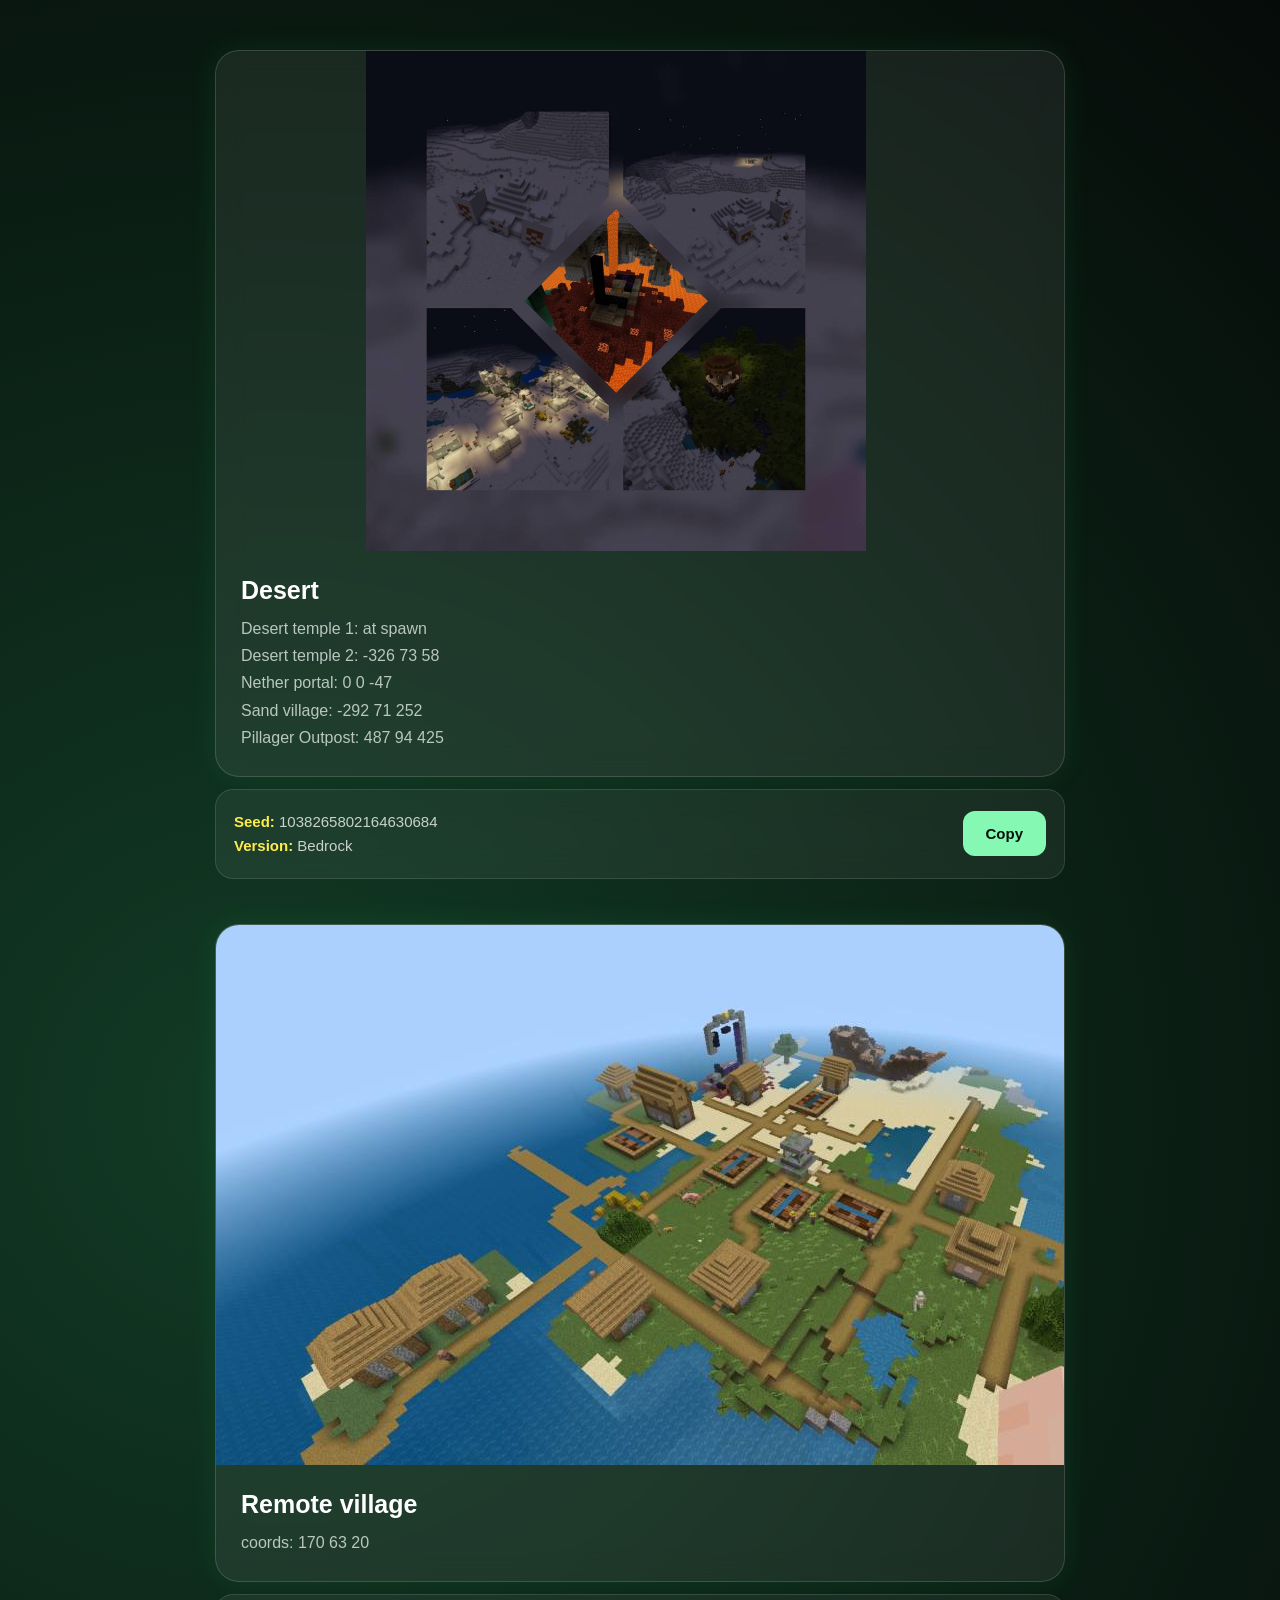
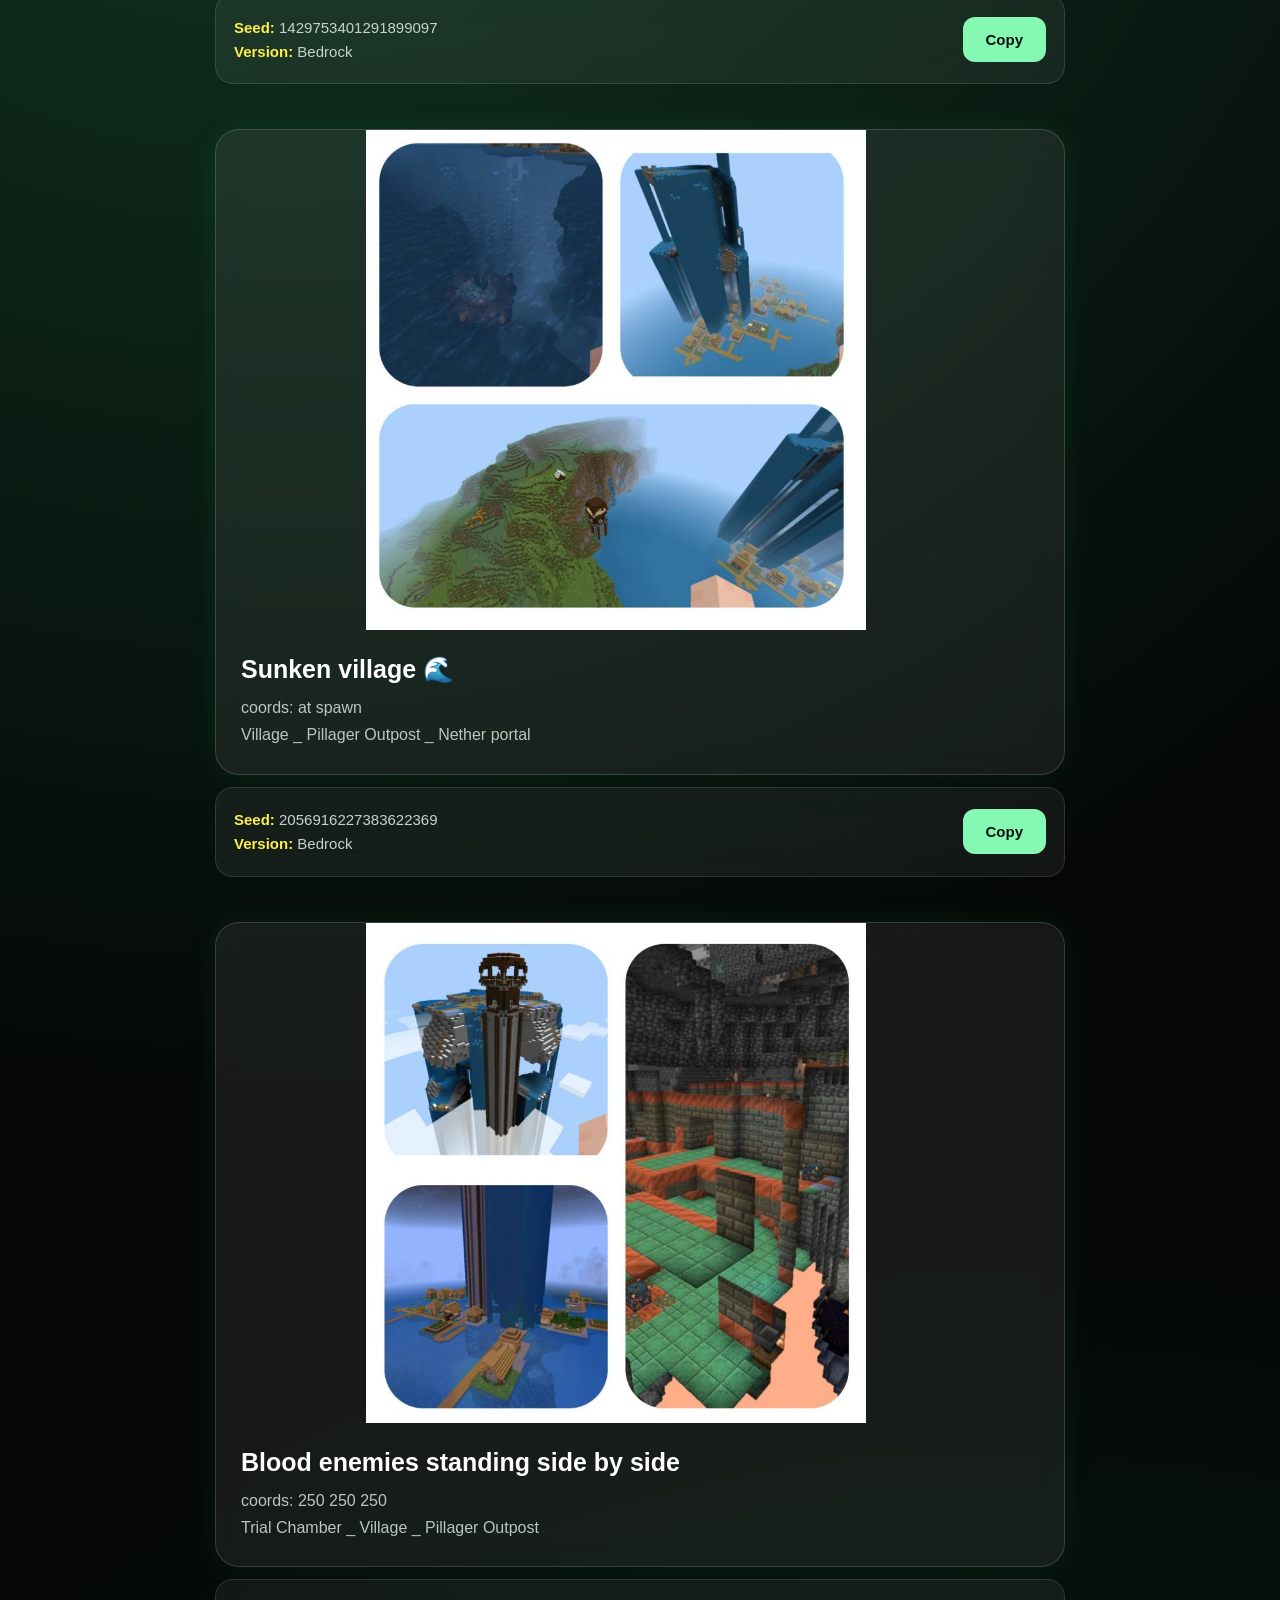
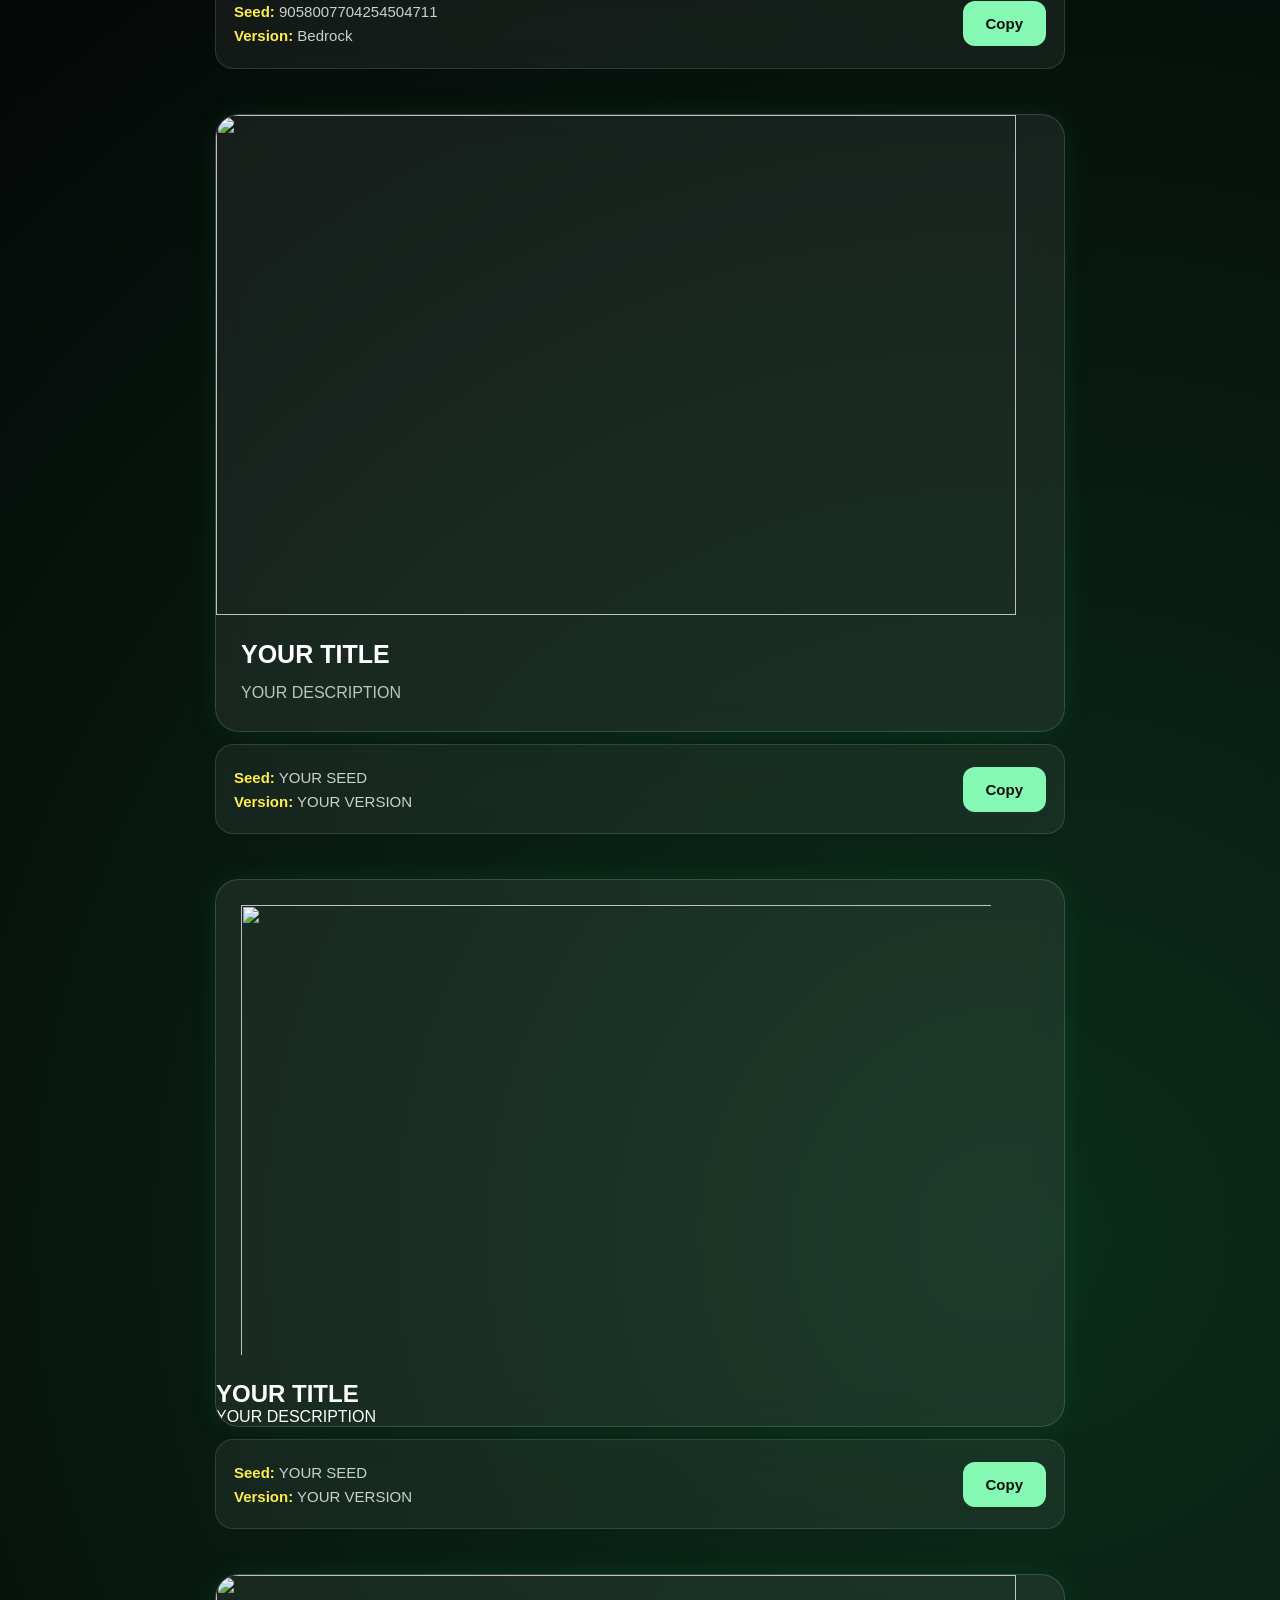
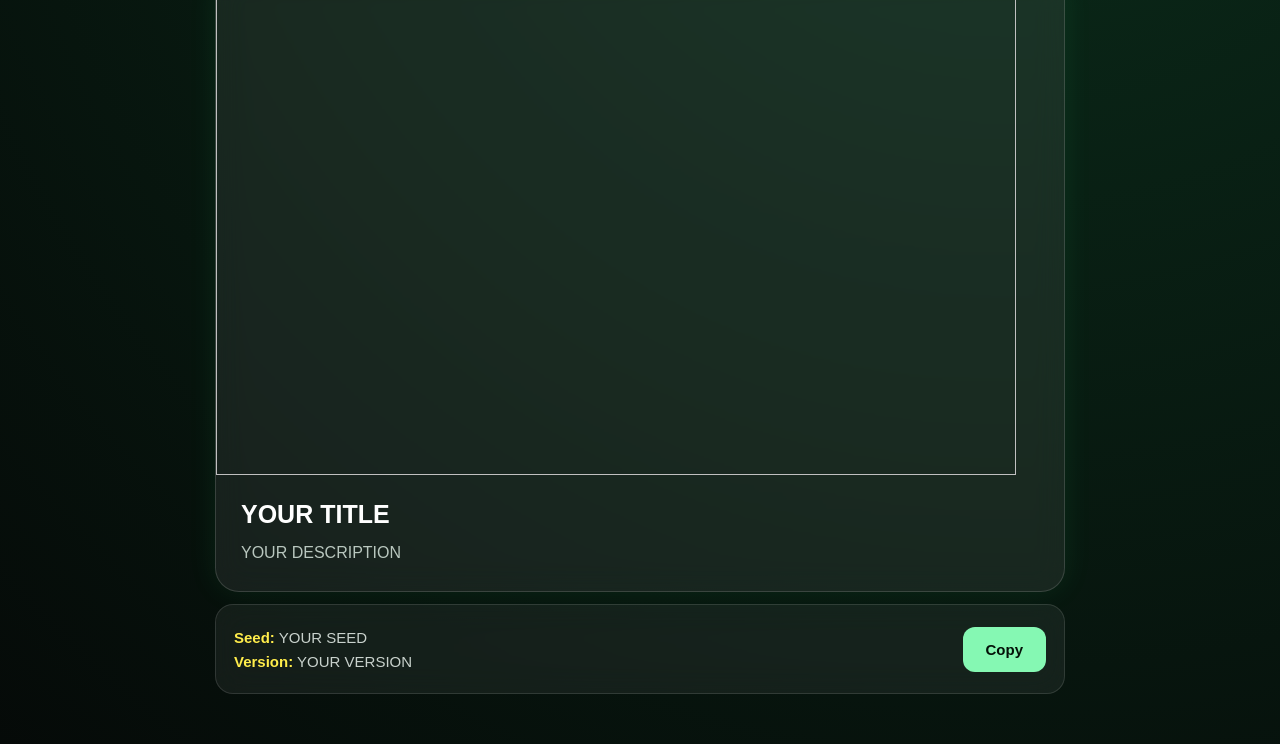
==== index.html @ 79de3efa "Add files via upload" ====
<!doctype html>
<html lang="en">
  <head>
    <meta charset="UTF-8" />
    <meta name="viewport" content="width=device-width, initial-scale=1.0" />

    <title>Minecraft Seeds</title>

    <link rel="stylesheet" href="style.css" />
  </head>

  <body>
    <main class="seeds-container">
      <!-- ==================== SEED 1 ==================== -->

      <section class="seed-item">
        <div class="seed-card">
          <!-- IMAGE -->
          <img
            src="images/Desert.jpg"
            alt="Desert temple"
             style="width: 800px; height: 500px;"
          />

          <!-- DESCRIPTION -->
          <div class="seed-description">
            <h2>Desert</h2>

            <p>
              Desert temple 1: at spawn<br />
              Desert temple 2: -326 73 58<br />
              Nether portal: 0 0 -47<br />
              Sand village: -292 71 252<br />
              Pillager Outpost: 487 94 425
            </p>
          </div>
        </div>

        <div class="seed-info">
          <div class="seed-details">
            <p>
              <span>Seed:</span>
              1038265802164630684
            </p>

            <p>
              <span>Version:</span>
              Bedrock
            </p>
          </div>

          <button class="copy-btn" data-seed="1038265802164630684">Copy</button>
        </div>
      </section>

      <!-- ==================== SEED 2 ==================== -->

      <section class="seed-item">
        <div class="seed-card">
          <img src="images/village.jpg" alt="Village" />

          <div class="seed-description">
            <h2>Remote village</h2>

            <p>coords: 170 63 20</p>
          </div>
        </div>

        <div class="seed-info">
          <div class="seed-details">
            <p>
              <span>Seed:</span>
              1429753401291899097
            </p>

            <p>
              <span>Version:</span>
              Bedrock
            </p>
          </div>

          <button class="copy-btn" data-seed="1429753401291899097">Copy</button>
        </div>
      </section>

      <!-- ==================== SEED 3 ==================== -->

      <section class="seed-item">
        <div class="seed-card">
          <img
            src="images/village-water.jpg"
            alt="Village"
             style="width: 800px; height: 500px;"
          />

          <div class="seed-description">
            <h2>Sunken village 🌊</h2>

            <p>
              coords: at spawn<br />
              Village _ Pillager Outpost _ Nether portal
            </p>
          </div>
        </div>

        <div class="seed-info">
          <div class="seed-details">
            <p>
              <span>Seed:</span>
              2056916227383622369
            </p>

            <p>
              <span>Version:</span>
              Bedrock
            </p>
          </div>

          <button class="copy-btn" data-seed="2056916227383622369">Copy</button>
        </div>
      </section>

      <!-- ==================== SEED 4 ==================== -->

      <section class="seed-item">
        <div class="seed-card">
          <img
            src="images/pillage.jpg"
            alt="tall tower"
             style="width: 800px; height: 500px;"
          />

          <div class="seed-description">
            <h2>Blood enemies standing side by side</h2>

            <p>
              coords: 250 250 250<br />
              Trial Chamber _ Village _ Pillager Outpost
            </p>
          </div>
        </div>

        <div class="seed-info">
          <div class="seed-details">
            <p>
              <span>Seed:</span>
              9058007704254504711
            </p>

            <p>
              <span>Version:</span>
              Bedrock
            </p>
          </div>

          <button class="copy-btn" data-seed="9058007704254504711">Copy</button>
        </div>
      </section>

      <!-- ==================== SEED 5 ==================== -->

      <section class="seed-item">
        <div class="seed-card">
          <img src="" alt=""  style="width: 800px; height: 500px;" />

          <div class="seed-description">
            <h2>YOUR TITLE</h2>

            <p>YOUR DESCRIPTION</p>
          </div>
        </div>

        <div class="seed-info">
          <div class="seed-details">
            <p>
              <span>Seed:</span>
              YOUR SEED
            </p>

            <p>
              <span>Version:</span>
              YOUR VERSION
            </p>
          </div>

          <button class="copy-btn" data-seed="YOUR SEED">Copy</button>
        </div>
      </section>

      <!-- ==================== SEED 6 ==================== -->

      <section class="seed-item">
        <div class="seed-card">
          <img src="" alt=""  style="width: 800px; height: 500px;"
          <div class="seed-description">
            <h2>YOUR TITLE</h2>

            <p>YOUR DESCRIPTION</p>
          </div>
        </div>

        <div class="seed-info">
          <div class="seed-details">
            <p>
              <span>Seed:</span>
              YOUR SEED
            </p>

            <p>
              <span>Version:</span>
              YOUR VERSION
            </p>
          </div>

          <button class="copy-btn" data-seed="YOUR SEED">Copy</button>
        </div>
      </section>

      <!-- ==================== SEED 7 ==================== -->

      <section class="seed-item">
        <div class="seed-card">
          <img src="" alt=""  style="width: 800px; height: 500px;" />

          <div class="seed-description">
            <h2>YOUR TITLE</h2>

            <p>YOUR DESCRIPTION</p>
          </div>
        </div>

        <div class="seed-info">
          <div class="seed-details">
            <p>
              <span>Seed:</span>
              YOUR SEED
            </p>

            <p>
              <span>Version:</span>
              YOUR VERSION
            </p>
          </div>

          <button class="copy-btn" data-seed="YOUR SEED">Copy</button>
        </div>
      </section>
    </main>

    <!-- Copy Message -->

    <div class="copy-message">Seed copied!</div>

    <script src="script.js"></script>
  </body>
</html>
---- style.css ----
* {
  margin: 0;
  padding: 0;
  box-sizing: border-box;
}

/* Body */

body {
  min-height: 100vh;

  font-family: Arial, sans-serif;

  background:
    radial-gradient(circle at 20% 20%, #123b25 0%, transparent 35%),
    radial-gradient(circle at 80% 80%, #0b2d1b 0%, transparent 35%), #050807;

  color: white;

  padding: 50px 20px;
}

/* Main container */

.seeds-container {
  width: 100%;
  max-width: 850px;

  margin: auto;

  display: flex;
  flex-direction: column;

  gap: 45px;
}

/* Each seed */

.seed-item {
  width: 100%;
}

/* Glass card */

.seed-card {
  width: 100%;

  overflow: hidden;

  background: rgba(255, 255, 255, 0.07);

  border: 1px solid rgba(255, 255, 255, 0.15);

  border-radius: 24px;

  backdrop-filter: blur(15px);
  -webkit-backdrop-filter: blur(15px);

  box-shadow: 0 0 30px rgba(55, 255, 130, 0.08);

  transition: 0.3s ease;
}

.seed-card:hover {
  transform: translateY(-5px);

  box-shadow: 0 0 40px rgba(55, 255, 130, 0.18);
}

/* Image */
/*
  Image size is controlled
  inside HTML for each image.
*/

.seed-card img {
  object-fit: contain;

  display: block;
}

/* Description */

.seed-description {
  padding: 25px;
}

.seed-description h2 {
  font-size: 25px;

  margin-bottom: 10px;

  color: #ffffff;
}

.seed-description p {
  color: #b9c7bf;

  font-size: 16px;

  line-height: 1.7;
}

/* Seed information */

.seed-info {
  margin-top: 12px;

  width: 100%;

  min-height: 90px;

  display: flex;

  align-items: center;

  justify-content: space-between;

  gap: 15px;

  padding: 15px 18px;

  background: rgba(255, 255, 255, 0.06);

  border: 1px solid rgba(255, 255, 255, 0.12);

  border-radius: 18px;

  backdrop-filter: blur(15px);
  -webkit-backdrop-filter: blur(15px);
}

/* Seed + Version */

.seed-details {
  display: flex;

  flex-direction: column;

  gap: 7px;
}

.seed-details p {
  color: #c9d2cd;

  font-size: 15px;
}

.seed-details span {
  color: #ffed4b;

  font-weight: bold;
}

/* Copy button */

.copy-btn {
  border: none;

  outline: none;

  padding: 14px 23px;

  border-radius: 12px;

  background: #85f8b3;

  color: #041108;

  font-size: 15px;

  font-weight: bold;

  cursor: pointer;

  transition: 0.25s ease;
}

.copy-btn:hover {
  background: #63f79b;

  transform: scale(1.05);
}

.copy-btn:active {
  transform: scale(0.95);
}

/* Copy message */

.copy-message {
  position: fixed;

  bottom: 25px;

  left: 50%;

  transform: translateX(-50%) translateY(20px);

  padding: 12px 20px;

  background: rgba(20, 30, 24, 0.9);

  border: 1px solid rgba(100, 255, 150, 0.3);

  border-radius: 12px;

  color: #5aeeff;

  opacity: 0;

  pointer-events: none;

  transition: 0.3s ease;

  backdrop-filter: blur(10px);
}

.copy-message.show {
  opacity: 1;

  transform: translateX(-50%) translateY(0);
}

/* Mobile */

@media (max-width: 600px) {
  body {
    padding: 25px 12px;
  }

  .seeds-container {
    gap: 30px;
  }

  .seed-card {
    border-radius: 18px;
  }

  .seed-card img {
    width: 100%;

    object-fit: contain;

    display: block;
  }

  .seed-description {
    padding: 20px;
  }

  .seed-description h2 {
    font-size: 21px;
  }

  .seed-description p {
    font-size: 14px;
  }

  .seed-info {
    min-height: 80px;

    padding: 12px;

    border-radius: 15px;
  }

  .seed-details p {
    font-size: 13px;
  }

  .copy-btn {
    padding: 12px 16px;

    font-size: 13px;
  }
}
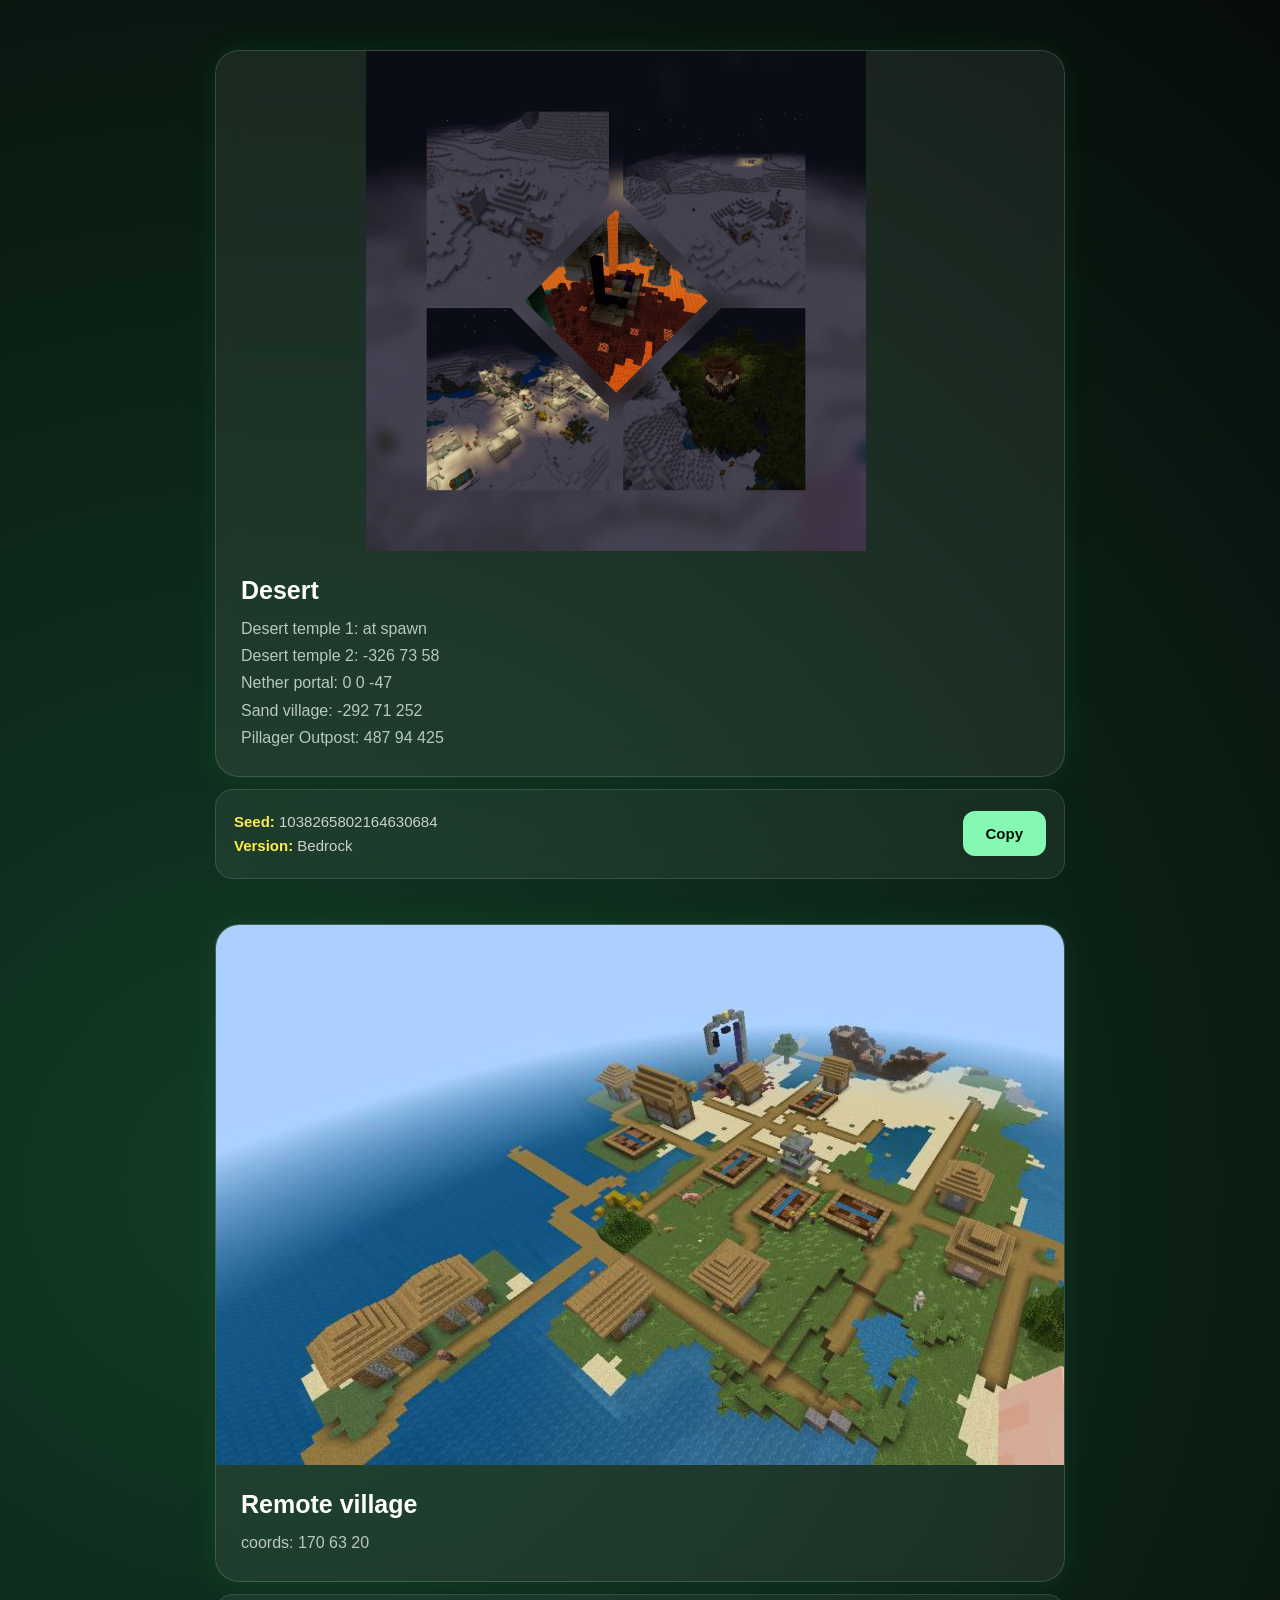
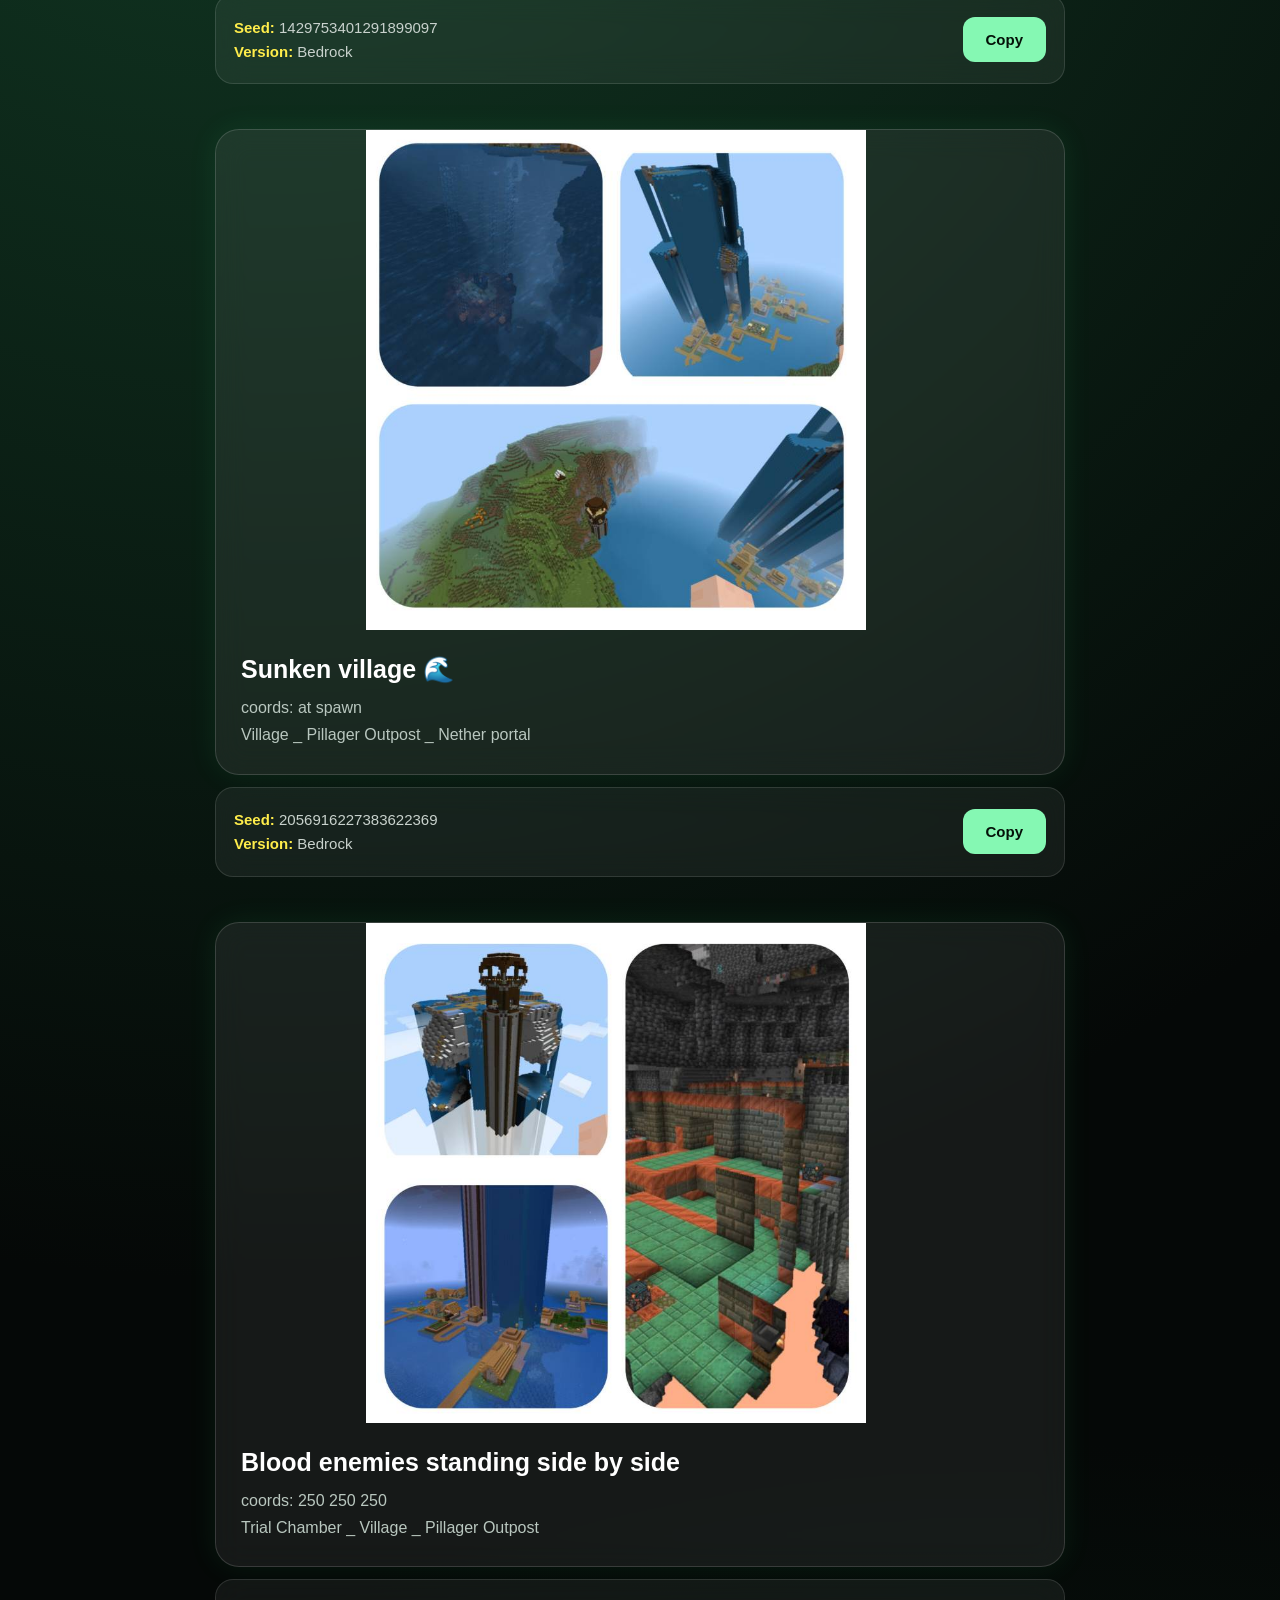
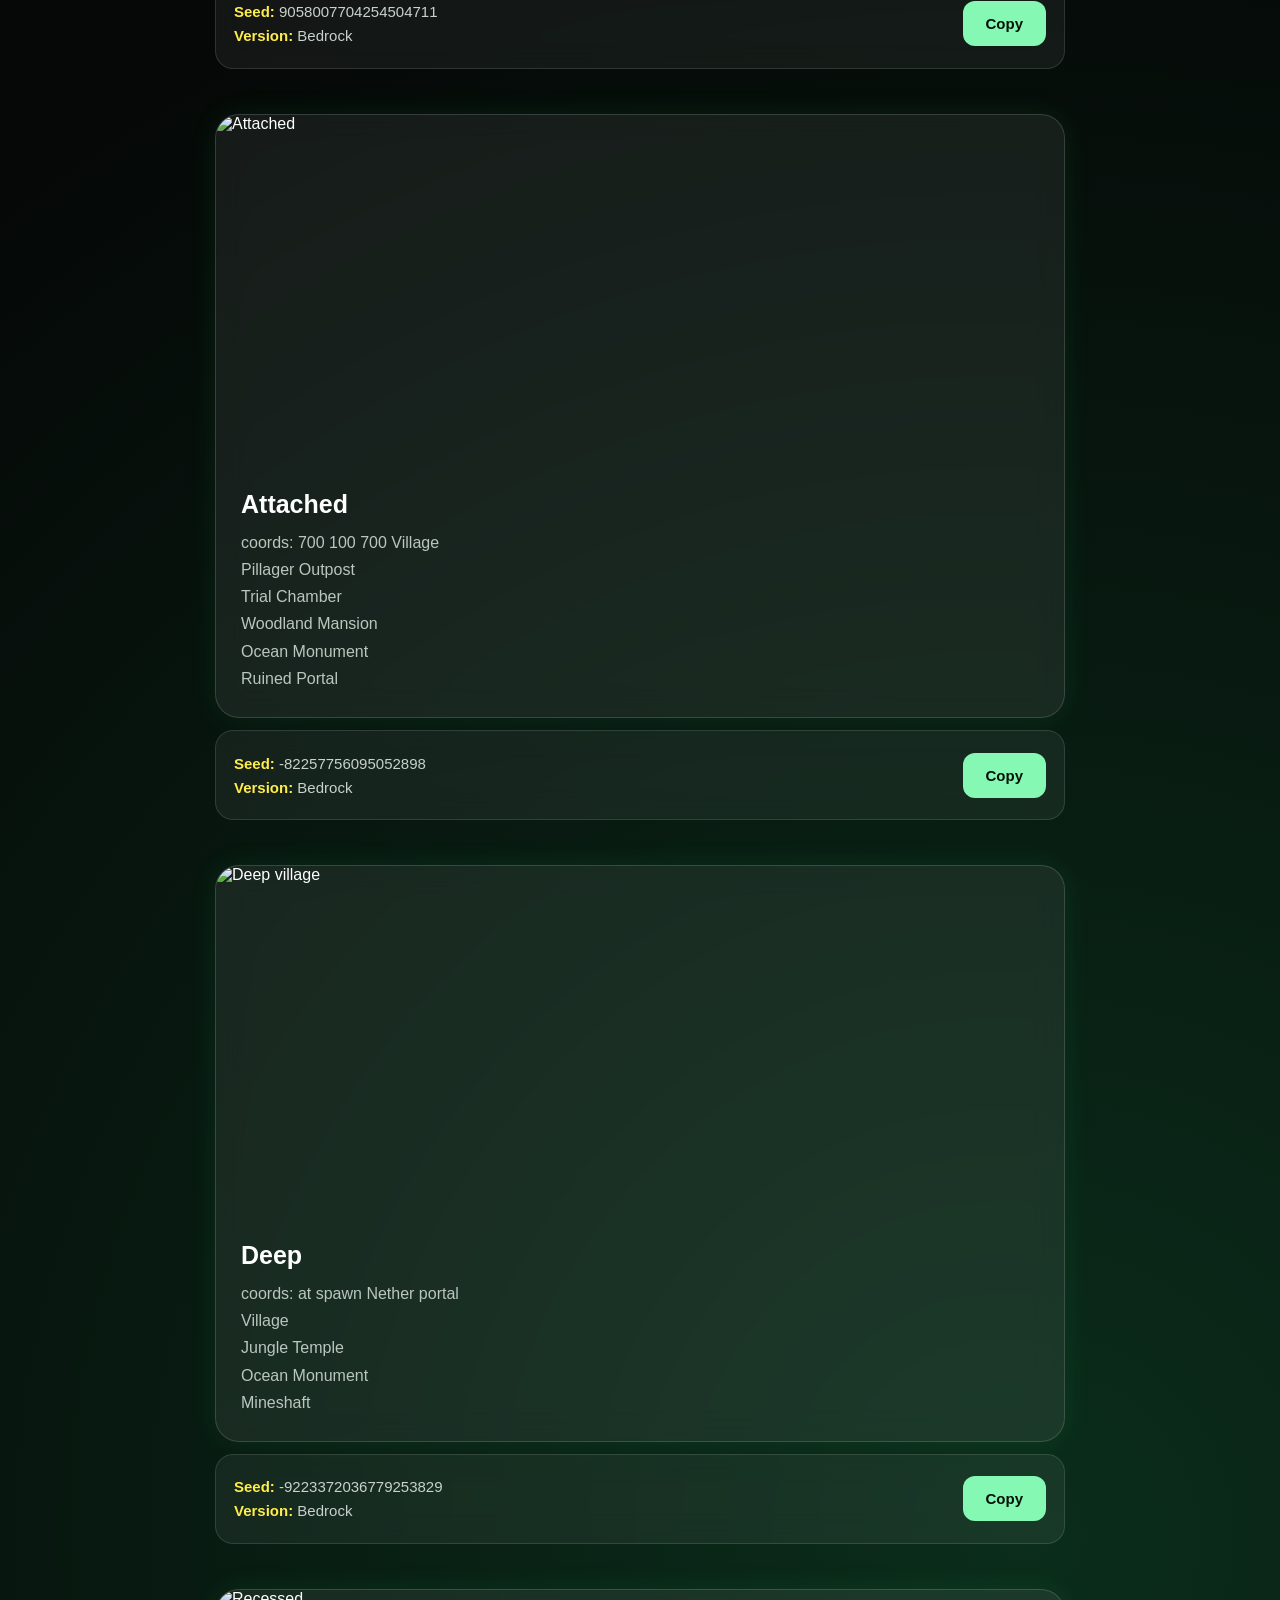
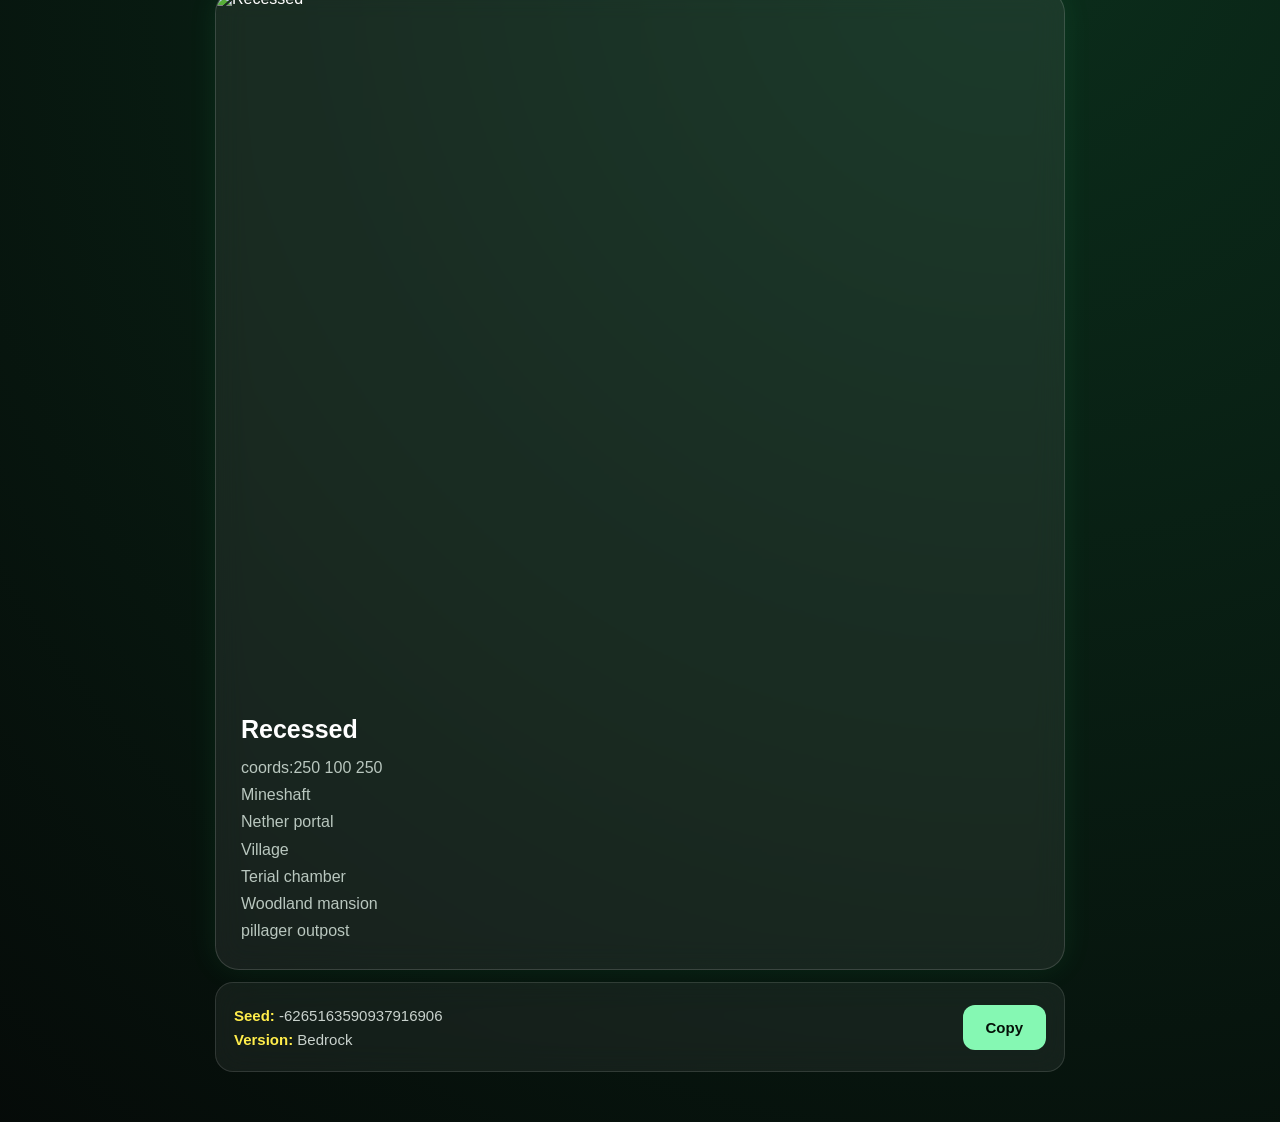
==== commit c7295509: "Add files via upload" ====
--- a/index.html
+++ b/index.html
@@ -19,7 +19,7 @@
           <img
             src="images/Desert.jpg"
             alt="Desert temple"
-             style="width: 800px; height: 500px;"
+            style="width: 800px; height: 500px"
           />
 
           <!-- DESCRIPTION -->
@@ -90,7 +90,7 @@
           <img
             src="images/village-water.jpg"
             alt="Village"
-             style="width: 800px; height: 500px;"
+            style="width: 800px; height: 500px"
           />
 
           <div class="seed-description">
@@ -127,7 +127,7 @@
           <img
             src="images/pillage.jpg"
             alt="tall tower"
-             style="width: 800px; height: 500px;"
+            style="width: 800px; height: 500px"
           />
 
           <div class="seed-description">
@@ -161,25 +161,32 @@
 
       <section class="seed-item">
         <div class="seed-card">
-          <img src="" alt=""  style="width: 800px; height: 500px;" />
-
-          <div class="seed-description">
-            <h2>YOUR TITLE</h2>
-
-            <p>YOUR DESCRIPTION</p>
-          </div>
-        </div>
-
-        <div class="seed-info">
-          <div class="seed-details">
-            <p>
-              <span>Seed:</span>
-              YOUR SEED
-            </p>
-
-            <p>
-              <span>Version:</span>
-              YOUR VERSION
+          <img src="images/Attached.jpg" alt="Attached" style="height: 350px" />
+
+          <div class="seed-description">
+            <h2>Attached</h2>
+
+            <p>
+              coords: 700 100 700 Village<br />
+              Pillager Outpost<br />
+              Trial Chamber<br />
+              Woodland Mansion<br />
+              Ocean Monument<br />
+              Ruined Portal
+            </p>
+          </div>
+        </div>
+
+        <div class="seed-info">
+          <div class="seed-details">
+            <p>
+              <span>Seed:</span>
+              -82257756095052898
+            </p>
+
+            <p>
+              <span>Version:</span>
+              Bedrock
             </p>
           </div>
 
@@ -191,24 +198,34 @@
 
       <section class="seed-item">
         <div class="seed-card">
-          <img src="" alt=""  style="width: 800px; height: 500px;"
-          <div class="seed-description">
-            <h2>YOUR TITLE</h2>
-
-            <p>YOUR DESCRIPTION</p>
-          </div>
-        </div>
-
-        <div class="seed-info">
-          <div class="seed-details">
-            <p>
-              <span>Seed:</span>
-              YOUR SEED
-            </p>
-
-            <p>
-              <span>Version:</span>
-              YOUR VERSION
+          <img
+            src="images/Deep village.jpg"
+            alt="Deep village"
+            style="height: 350px"
+          />
+          <div class="seed-description">
+            <h2>Deep</h2>
+
+            <p>
+              coords: at spawn Nether portal<br />
+              Village<br />
+              Jungle Temple<br />
+              Ocean Monument<br />
+              Mineshaft
+            </p>
+          </div>
+        </div>
+
+        <div class="seed-info">
+          <div class="seed-details">
+            <p>
+              <span>Seed:</span>
+              -9223372036779253829
+            </p>
+
+            <p>
+              <span>Version:</span>
+              Bedrock
             </p>
           </div>
 
@@ -220,25 +237,33 @@
 
       <section class="seed-item">
         <div class="seed-card">
-          <img src="" alt=""  style="width: 800px; height: 500px;" />
-
-          <div class="seed-description">
-            <h2>YOUR TITLE</h2>
-
-            <p>YOUR DESCRIPTION</p>
-          </div>
-        </div>
-
-        <div class="seed-info">
-          <div class="seed-details">
-            <p>
-              <span>Seed:</span>
-              YOUR SEED
-            </p>
-
-            <p>
-              <span>Version:</span>
-              YOUR VERSION
+          <img src="images/Recessed.jpg" alt="Recessed" style="height: 700px" />
+
+          <div class="seed-description">
+            <h2>Recessed</h2>
+
+            <p>
+              coords:250 100 250<br />
+              Mineshaft<br />
+              Nether portal<br />
+              Village<br />
+              Terial chamber<br />
+              Woodland mansion<br />
+              pillager outpost
+            </p>
+          </div>
+        </div>
+
+        <div class="seed-info">
+          <div class="seed-details">
+            <p>
+              <span>Seed:</span>
+              -6265163590937916906
+            </p>
+
+            <p>
+              <span>Version:</span>
+              Bedrock
             </p>
           </div>
 
